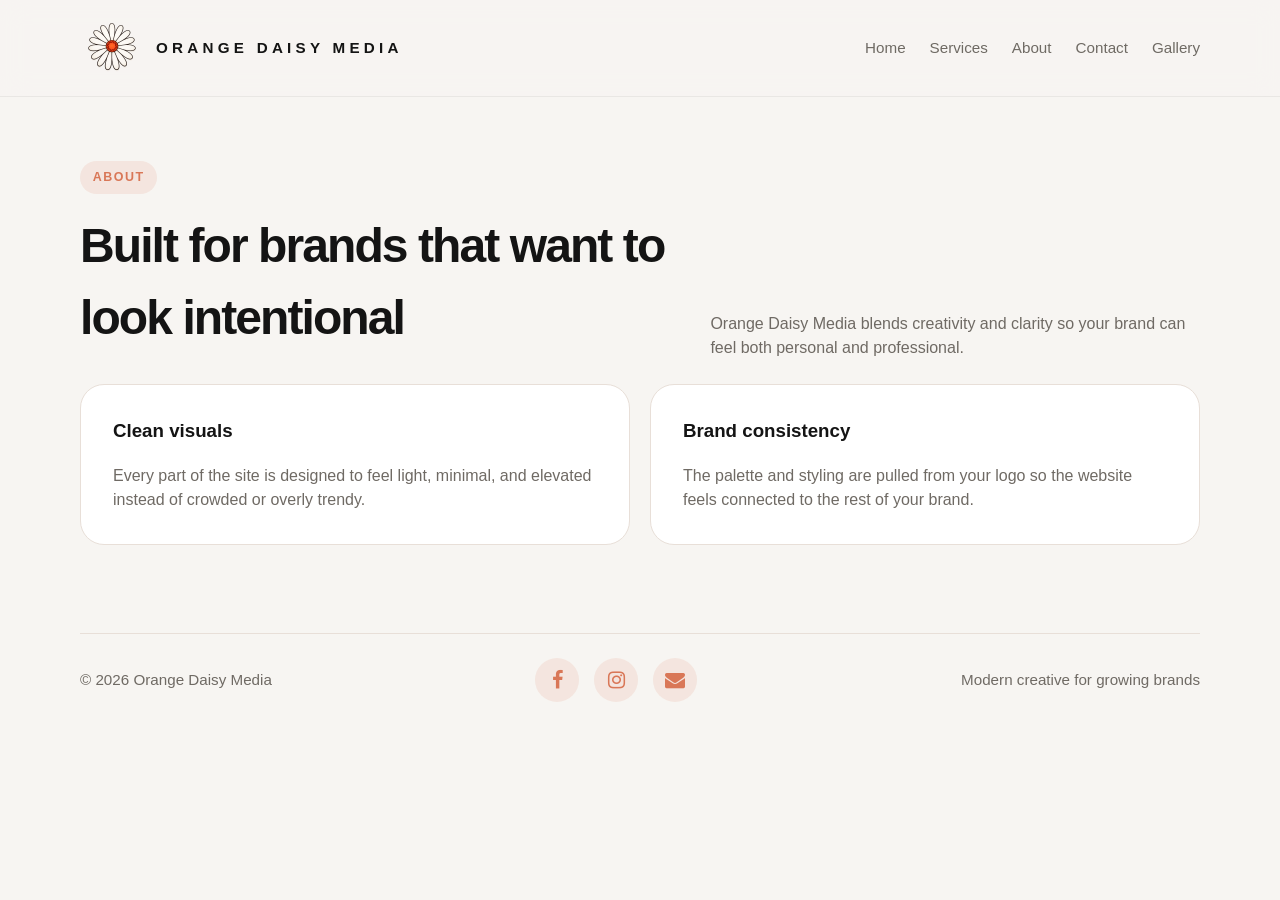
==== about.html @ 4191a100 "clean cleaning up some organization" ====
<!DOCTYPE html>
<html lang="en">

<head>
  <meta charset="UTF-8" />
  <meta name="viewport" content="width=device-width, initial-scale=1.0" />
  <title>About - Orange Daisy Media</title>
  <link rel="stylesheet" href="https://cdnjs.cloudflare.com/ajax/libs/font-awesome/4.7.0/css/font-awesome.min.css">
  <link rel="icon" type="image/jpeg" href="img/logo2.jpg" />
  <link rel="shortcut icon" type="image/jpeg" href="img/logo2.jpg" />
  <link rel="stylesheet" href="styles.css" />
</head>

<body>
  <header class="site-header">
    <div class="container header-inner">
      <a href="index.html" class="brand">
        <img src="img/logo2.jpg" alt="Orange Daisy Media" style="height: 64px; width: auto;">
        Orange Daisy Media
      </a>
      <nav>
        <a href="index.html">Home</a>
        <a href="services.html">Services</a>
        <a href="about.html">About</a>
        <a href="contact.html">Contact</a>
        <a href="gallery.html">Gallery</a>
      </nav>
    </div>
  </header>

  <main>
    <section id="about" style="padding-top: 4rem;">
      <div class="container">
        <div class="section-head">
          <div>
            <span class="eyebrow">About</span>
            <h2>Built for brands that want to look intentional</h2>
          </div>
          <p>
            Orange Daisy Media blends creativity and clarity so your brand can feel both personal and professional.
          </p>
        </div>

        <div class="about-grid">
          <div class="about-card">
            <h3>Clean visuals</h3>
            <p>
              Every part of the site is designed to feel light, minimal, and elevated instead of crowded or overly
              trendy.
            </p>
          </div>
          <div class="about-card">
            <h3>Brand consistency</h3>
            <p>
              The palette and styling are pulled from your logo so the website feels connected to the rest of your
              brand.
            </p>
          </div>
        </div>
      </div>
    </section>
  </main>

  <footer class="footer">
    <div class="container footer-inner" style="align-items: center;">
      <span>© 2026 Orange Daisy Media</span>
      <div class="social-links" style="display: flex; gap: 15px;">
        <a href="https://www.facebook.com/profile.php?id=61553379832738&mibextid=LQQJ4d" class="fa fa-facebook"
          target="_blank" rel="noopener noreferrer" title="Facebook"></a>
        <a href="https://www.instagram.com/orangedaisymedia" class="fa fa-instagram" target="_blank"
          rel="noopener noreferrer" title="Instagram"></a>
        <a href="mailto:orangedaisymedia@gmail.com" class="fa fa-envelope" title="Email"></a>
      </div>
      <span>Modern creative for growing brands</span>
    </div>
  </footer>
</body>

</html>
---- styles.css ----
:root {
  --bg: #f7f5f2;
  --surface: #ffffff;
  --text: #141414;
  --muted: #6f6a64;
  --accent: #d97757;
  --accent-soft: #f1c4b2;
  --line: #e8dfd8;
  --max: 1120px;
  --radius: 24px;
}

* {
  box-sizing: border-box;
}

html {
  scroll-behavior: smooth;
}

body {
  margin: 0;
  font-family: Inter, Arial, Helvetica, sans-serif;
  background: var(--bg);
  color: var(--text);
  line-height: 1.5;
}

a {
  color: inherit;
  text-decoration: none;
}


.left {
  float: left;
}

.right {
  float: right;
}

.clear {
  clear: both;
}


.container {
  width: min(calc(100% - 2rem), var(--max));
  margin: 0 auto;
}

.site-header {
  position: sticky;
  top: 0;
  z-index: 50;
  backdrop-filter: blur(14px);
  background: rgba(247, 245, 242, 0.82);
  border-bottom: 1px solid rgba(20, 20, 20, 0.06);
}

.header-inner {
  display: flex;
  align-items: center;
  justify-content: space-between;
  padding: 1rem 0;
}

.brand {
  display: flex;
  align-items: center;
  gap: 12px;
  font-size: 0.95rem;
  font-weight: 700;
  letter-spacing: 0.28em;
  text-transform: uppercase;
}

nav {
  display: flex;
  gap: 1.5rem;
  align-items: center;
}

nav a {
  font-size: 0.95rem;
  color: var(--muted);
  transition: color 0.2s ease;
}

nav a:hover {
  color: var(--text);
}

.nav-button,
.button {
  display: inline-flex;
  align-items: center;
  justify-content: center;
  padding: 0.9rem 1.25rem;
  border-radius: 999px;
  border: 1px solid transparent;
  font-weight: 600;
  transition: all 0.2s ease;
}

.nav-button,
.button.primary {
  background: var(--text);
  color: #fff;
}

.nav-button:hover,
.button.primary:hover {
  opacity: 0.92;
  transform: translateY(-1px);
}

.button.secondary {
  border-color: var(--line);
  background: transparent;
  color: var(--text);
}

.button.secondary:hover {
  background: #fff;
}

.hero {
  padding: 5.5rem 0 4rem;
}

.hero-grid {
  display: grid;
  grid-template-columns: 1.2fr 0.8fr;
  gap: 2rem;
  align-items: stretch;
}

.hero-copy,
.hero-card,
.service,
.about-card,
.contact-card {
  background: var(--surface);
  border: 1px solid var(--line);
  border-radius: var(--radius);
}

.hero-copy {
  padding: 3.5rem;
}

.eyebrow {
  display: inline-block;
  margin-bottom: 1rem;
  padding: 0.45rem 0.8rem;
  border-radius: 999px;
  background: rgba(217, 119, 87, 0.12);
  color: var(--accent);
  font-size: 0.78rem;
  font-weight: 700;
  letter-spacing: 0.12em;
  text-transform: uppercase;
}

h1,
h2,
h3,
p {
  margin-top: 0;
}

h1 {
  font-size: clamp(2.8rem, 6vw, 5.2rem);
  line-height: 0.95;
  letter-spacing: -0.05em;
  margin-bottom: 1.25rem;
}

.hero-copy p {
  max-width: 38rem;
  font-size: 1.08rem;
  color: var(--muted);
  margin-bottom: 2rem;
}

.hero-actions {
  display: flex;
  flex-wrap: wrap;
  gap: 0.9rem;
  margin-bottom: 2.2rem;
}

.hero-meta {
  display: grid;
  grid-template-columns: repeat(3, minmax(0, 1fr));
  gap: 1rem;
  padding-top: 2rem;
  border-top: 1px solid var(--line);
}

.hero-meta div {
  display: flex;
  flex-direction: column;
  gap: 0.35rem;
}

.hero-meta strong {
  font-size: 1.4rem;
  letter-spacing: -0.03em;
}

.hero-meta span {
  color: var(--muted);
  font-size: 0.92rem;
}

.hero-card {
  padding: 2rem;
  display: flex;
  flex-direction: column;
  justify-content: flex-start;
  min-height: 100%;
  background: linear-gradient(180deg, #fff 0%, #fcf7f4 100%);
}

.hero-visual {
  aspect-ratio: 1 / 1.05;
  border-radius: 20px;
  border: 1px solid var(--line);
  background:
    radial-gradient(circle at center, rgba(217, 119, 87, 0.95) 0 10%, #8d4a38 10.5% 13%, transparent 13.5%),
    repeating-conic-gradient(from 0deg, transparent 0deg 16deg, rgba(20, 20, 20, 0.95) 16deg 17.5deg, transparent 17.5deg 32deg),
    radial-gradient(circle at center, #fff 0 58%, transparent 58.5%);
  background-color: #fff;
  position: relative;
  overflow: hidden;
}

.hero-visual::after {
  content: "";
  position: absolute;
  inset: 18%;
  border-radius: 50%;
  border: 1px solid rgba(217, 119, 87, 0.22);
}

.card-note {
  padding-top: 1.4rem;
}

.card-note h3 {
  font-size: 1.35rem;
  margin-bottom: 0.45rem;
}

.card-note p {
  color: var(--muted);
  margin-bottom: 0;
}

section {
  padding: 1rem 0 4rem;
}

.section-head {
  display: flex;
  justify-content: space-between;
  gap: 1rem;
  align-items: end;
  margin-bottom: 1.5rem;
}

.section-head h2 {
  font-size: clamp(2rem, 4vw, 3rem);
  letter-spacing: -0.04em;
  margin-bottom: 0.4rem;
}

.section-head p {
  color: var(--muted);
  max-width: 36rem;
  margin-bottom: 0;
}

.services-grid {
  display: grid;
  grid-template-columns: repeat(2, minmax(0, 1fr));
  gap: 1.25rem;
}

.service {
  padding: 2rem;
}

.service-number {
  display: inline-flex;
  align-items: center;
  justify-content: center;
  width: 2.4rem;
  height: 2.4rem;
  border-radius: 50%;
  background: rgba(217, 119, 87, 0.12);
  color: var(--accent);
  font-weight: 700;
  margin-bottom: 1.3rem;
}

.service h3 {
  font-size: 1.35rem;
  margin-bottom: 0.55rem;
}

.service p {
  color: var(--muted);
  margin-bottom: 0;
}

.about-grid,
.contact-grid {
  display: grid;
  grid-template-columns: 1fr 1fr;
  gap: 1.25rem;
}

.about-card,
.contact-card {
  padding: 2rem;
}

.about-card p,
.contact-card p {
  color: var(--muted);
  margin-bottom: 0;
}

.contact-card a {
  color: var(--accent);
  font-weight: 600;
}

.footer {
  padding: 1.5rem 0 3rem;
  color: var(--muted);
  font-size: 0.95rem;
}

.footer-inner {
  display: flex;
  justify-content: space-between;
  gap: 1rem;
  border-top: 1px solid var(--line);
  padding-top: 1.5rem;
}

/* Theme-blended Social Media Buttons */
.fa {
  padding: 12px;
  font-size: 20px;
  width: 44px;
  text-align: center;
  text-decoration: none;
  border-radius: 50%;
  transition: all 0.2s ease;
  background: rgba(217, 119, 87, 0.12);
  color: var(--accent);
}

.fa:hover {
  background: var(--accent);
  color: #fff;
  transform: translateY(-2px);
}

@media (max-width: 900px) {

  .hero-grid,
  .services-grid,
  .about-grid,
  .contact-grid {
    grid-template-columns: 1fr;
  }

  .hero-copy {
    padding: 2.2rem;
  }

  .header-inner,
  .section-head,
  .footer-inner {
    flex-direction: column;
    align-items: flex-start;
  }

  nav {
    flex-wrap: wrap;
    gap: 1rem;
  }
}

@media (max-width: 640px) {
  .hero {
    padding-top: 3.5rem;
  }

  h1 {
    font-size: 2.7rem;
  }

  .hero-meta {
    grid-template-columns: 1fr;
  }

  .hero-copy,
  .hero-card,
  .service,
  .about-card,
  .contact-card {
    border-radius: 20px;
  }
}
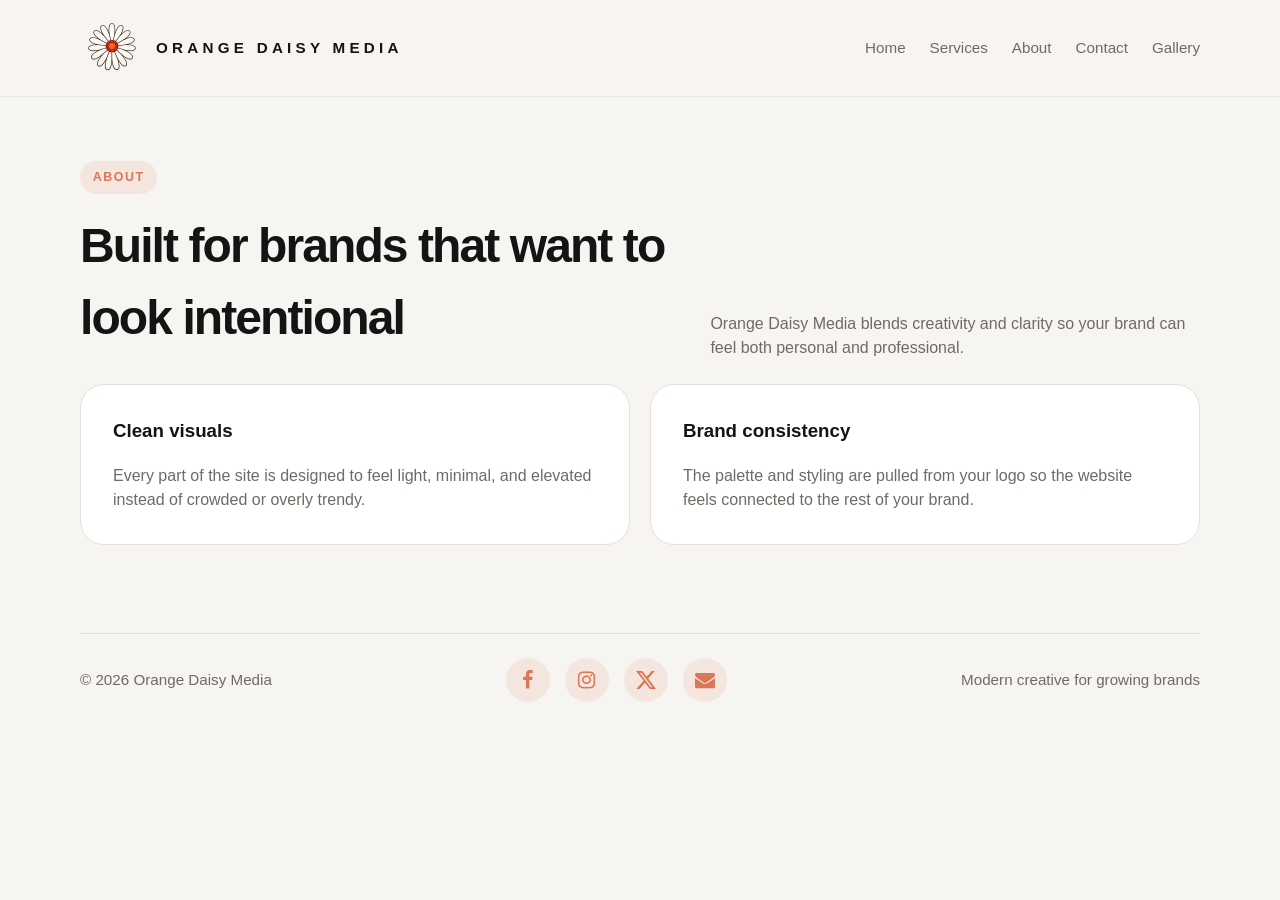
==== commit 03cdf5a0: "social media added twitter to the page" ====
--- a/about.html
+++ b/about.html
@@ -69,6 +69,13 @@
           target="_blank" rel="noopener noreferrer" title="Facebook"></a>
         <a href="https://www.instagram.com/orangedaisymedia" class="fa fa-instagram" target="_blank"
           rel="noopener noreferrer" title="Instagram"></a>
+        <a href="https://x.com/orangedaisy_llc" class="fa" target="_blank" rel="noopener noreferrer" title="X"
+          style="display: flex; align-items: center; justify-content: center;">
+          <svg xmlns="http://www.w3.org/2000/svg" width="1em" height="1em" fill="currentColor" viewBox="0 0 16 16">
+            <path
+              d="M12.6.75h2.454l-5.36 6.142L16 15.25h-4.937l-3.867-5.07-4.425 5.07H.316l5.733-6.57L0 .75h5.063l3.495 4.633L12.601.75Zm-.86 13.028h1.36L4.323 2.145H2.865l8.875 11.633Z" />
+          </svg>
+        </a>
         <a href="mailto:orangedaisymedia@gmail.com" class="fa fa-envelope" title="Email"></a>
       </div>
       <span>Modern creative for growing brands</span>
